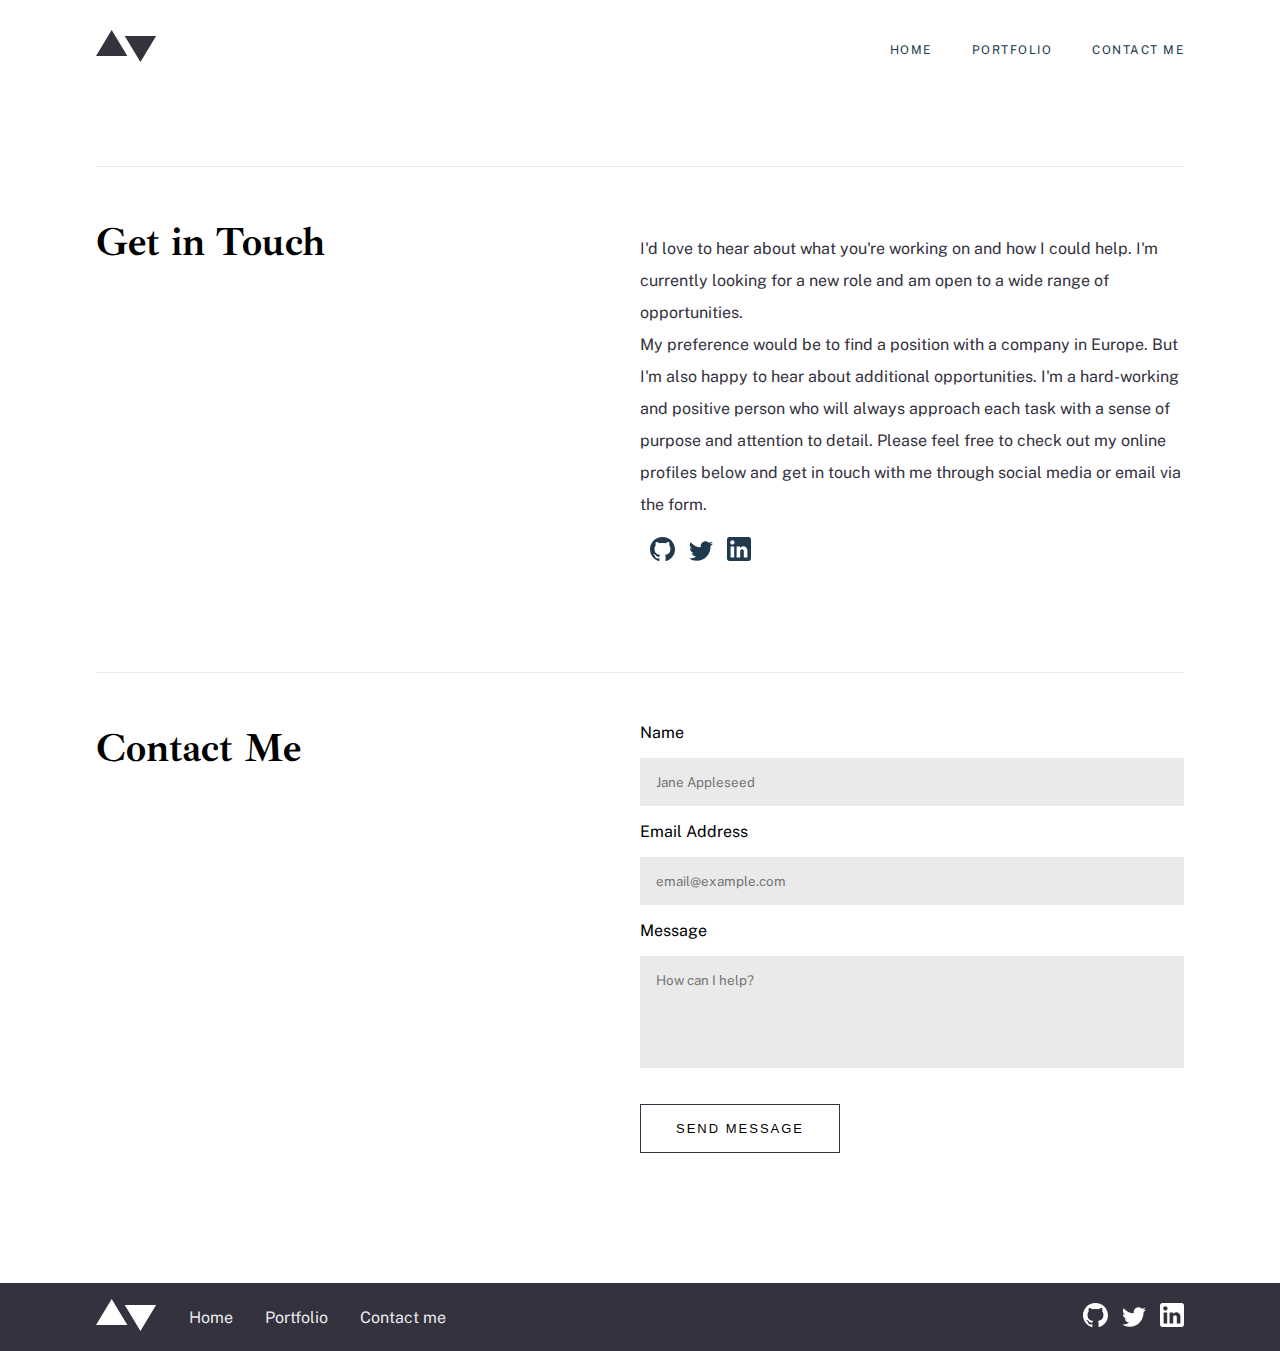
==== contact.html @ 29fcfa7c "Add files via upload" ====
<!DOCTYPE html>
<html lang="en">

<head>
    <meta charset="UTF-8">
    <meta name="viewport" content="width=device-width, initial-scale=1.0">
    <title>Contact</title>
    <link rel="preconnect" href="https://fonts.googleapis.com">
    <link rel="preconnect" href="https://fonts.gstatic.com" crossorigin>
    <link href="https://fonts.googleapis.com/css2?family=Ibarra+Real+Nova:wght@400;700&family=Public+Sans&display=swap"
        rel="stylesheet">
    <link rel="shortcut icon" href="images/icons/favicon-32x32.png" type="image/x-icon">
    <link rel="stylesheet" href="style.css">
    <script src="app.js" defer></script>
</head>

<body class="exp">

    <div class="container">

        <nav class="navbar">
            <div class="logo">
                <a href="#">
                    <img src="images/icons/logo.svg" alt="brand logo">
                </a>
            </div>
            <ul class="list-styles">
                <li><a href="index.html">Home</a></li>
                <li><a href="portfolio.html">Portfolio</a></li>
                <li><a href="contact.html">Contact me</a></li>
            </ul>
            <div class="toggle-button">
                <img class="open" src="images/icons/hamburger.svg" alt="opening and closing menu">
            </div>
        </nav>

        <section>
            <div class="contact-div">
                <h2>Get in Touch</h2>
                <div class="contact-content">
                    <p>
                        I'd love to hear about what you're working on and how I could help.
                        I'm currently looking for a new role and am open to a wide range
                        of opportunities. <br>
                        My preference would be to find a position with a
                        company in Europe. But I'm also happy to hear about additional opportunities. I'm a hard-working
                        and positive
                        person who will always approach each task with a sense of purpose
                        and attention to detail. Please feel free to check out my
                        online profiles below and get in touch with me through social media or email via the form.
                    </p>
                    <div class="socials">
                        <a href="https://github.com/yesm4n?tab=repositories">
                            <svg xmlns="http://www.w3.org/2000/svg" width="25" height="24">
                                <path fill="#20394c"
                                    d="M12.5 0C5.594 0 0 5.51 0 12.305c0 5.437 3.581 10.048 8.547 11.674.625.116.854-.265.854-.592 0-.292-.01-1.066-.016-2.092-3.477.742-4.21-1.65-4.21-1.65-.569-1.42-1.39-1.8-1.39-1.8-1.133-.764.087-.748.087-.748 1.255.086 1.914 1.268 1.914 1.268 1.115 1.881 2.927 1.338 3.641 1.024.113-.797.434-1.338.792-1.646-2.776-.308-5.694-1.366-5.694-6.08 0-1.343.484-2.44 1.286-3.302-.14-.31-.562-1.562.11-3.256 0 0 1.047-.33 3.437 1.261 1-.273 2.063-.409 3.125-.415 1.063.006 2.125.142 3.125.415 2.375-1.591 3.422-1.261 3.422-1.261.672 1.694.25 2.945.125 3.256.797.861 1.281 1.959 1.281 3.302 0 4.727-2.921 5.767-5.703 6.07.438.369.844 1.123.844 2.276 0 1.647-.016 2.97-.016 3.37 0 .322.22.707.86.584 5-1.615 8.579-6.23 8.579-11.658C25 5.509 19.403 0 12.5 0z" />
                            </svg>
                        </a>
                        <a href="https://twitter.com/gartergaming">
                            <svg xmlns="http://www.w3.org/2000/svg" width="24" height="20">
                                <path fill="#20394c"
                                    d="M24 2.557a9.83 9.83 0 01-2.828.775A4.932 4.932 0 0023.337.608a9.864 9.864 0 01-3.127 1.195A4.916 4.916 0 0016.616.248c-3.179 0-5.515 2.966-4.797 6.045A13.978 13.978 0 011.671 1.149a4.93 4.93 0 001.523 6.574 4.903 4.903 0 01-2.229-.616c-.054 2.281 1.581 4.415 3.949 4.89a4.935 4.935 0 01-2.224.084 4.928 4.928 0 004.6 3.419A9.9 9.9 0 010 17.54a13.94 13.94 0 007.548 2.212c9.142 0 14.307-7.721 13.995-14.646A10.025 10.025 0 0024 2.557z" />
                            </svg>
                        </a>
                        <a href="https://www.linkedin.com/in/ylliramadani/">
                            <svg xmlns="http://www.w3.org/2000/svg" width="24" height="24">
                                <path fill="#20394c"
                                    d="M21.6 0H2.4C1.08 0 0 1.08 0 2.4v19.2C0 22.92 1.08 24 2.4 24h19.2c1.32 0 2.4-1.08 2.4-2.4V2.4C24 1.08 22.92 0 21.6 0zM7.2 20.4H3.6V9.6h3.6v10.8zM5.4 7.56c-1.2 0-2.16-.96-2.16-2.16 0-1.2.96-2.16 2.16-2.16 1.2 0 2.16.96 2.16 2.16 0 1.2-.96 2.16-2.16 2.16zm15 12.84h-3.6v-6.36c0-.96-.84-1.8-1.8-1.8-.96 0-1.8.84-1.8 1.8v6.36H9.6V9.6h3.6v1.44c.6-.96 1.92-1.68 3-1.68 2.28 0 4.2 1.92 4.2 4.2v6.84z" />
                            </svg>
                        </a>
                    </div>
                </div>
            </div>
        </section>

        <section>
            <div class="contact-div">
                <h2 id="#contact-me">Contact Me</h2>
                <div class="contact-form">
                    <form id="myForm" autocomplete="off">
                        <label for="myName">Name</label>
                        <input class="input-style" type="text" id="myName" placeholder="Jane Appleseed">
                        <label for="myEmail">Email Address</label>
                        <input class="input-style" type="text" id="myEmail" placeholder="email@example.com">
                        <label for="myTextarea">Message</label>
                        <textarea class="input-style" id="myTextarea" cols="30" rows="5"
                            placeholder="How can I help?"></textarea>
                        <button id="form-button" class="btn white-button-style">Send Message</button>
                    </form>
                </div>
            </div>
        </section>

    </div>


    <footer class="footer">
        <div class="footer-nav">
            <div class="logo">
                <svg xmlns="http://www.w3.org/2000/svg" width="61" height="32">
                    <path fill="#fff" fill-rule="evenodd"
                        d="M60.082 5.878L44.408 32 28.735 5.878h31.347zM15.673 0l15.674 26.122H0L15.673 0z" />
                </svg>
            </div>
            <nav>
                <ul class="footer-styles">
                    <li><a href="index.html">Home</a></li>
                    <li><a href="portfolio.html">Portfolio</a></li>
                    <li><a href="contact.html">Contact me</a></li>
                </ul>
            </nav>
            <div class="socials">
                <a href="https://github.com/yesm4n?tab=repositories">
                    <svg xmlns="http://www.w3.org/2000/svg" width="25" height="24">
                        <path fill="#fff"
                            d="M12.5 0C5.594 0 0 5.51 0 12.305c0 5.437 3.581 10.048 8.547 11.674.625.116.854-.265.854-.592 0-.292-.01-1.066-.016-2.092-3.477.742-4.21-1.65-4.21-1.65-.569-1.42-1.39-1.8-1.39-1.8-1.133-.764.087-.748.087-.748 1.255.086 1.914 1.268 1.914 1.268 1.115 1.881 2.927 1.338 3.641 1.024.113-.797.434-1.338.792-1.646-2.776-.308-5.694-1.366-5.694-6.08 0-1.343.484-2.44 1.286-3.302-.14-.31-.562-1.562.11-3.256 0 0 1.047-.33 3.437 1.261 1-.273 2.063-.409 3.125-.415 1.063.006 2.125.142 3.125.415 2.375-1.591 3.422-1.261 3.422-1.261.672 1.694.25 2.945.125 3.256.797.861 1.281 1.959 1.281 3.302 0 4.727-2.921 5.767-5.703 6.07.438.369.844 1.123.844 2.276 0 1.647-.016 2.97-.016 3.37 0 .322.22.707.86.584 5-1.615 8.579-6.23 8.579-11.658C25 5.509 19.403 0 12.5 0z" />
                    </svg>
                </a>
                <a href="https://twitter.com/gartergaming">
                    <svg xmlns="http://www.w3.org/2000/svg" width="24" height="20">
                        <path fill="#fff"
                            d="M24 2.557a9.83 9.83 0 01-2.828.775A4.932 4.932 0 0023.337.608a9.864 9.864 0 01-3.127 1.195A4.916 4.916 0 0016.616.248c-3.179 0-5.515 2.966-4.797 6.045A13.978 13.978 0 011.671 1.149a4.93 4.93 0 001.523 6.574 4.903 4.903 0 01-2.229-.616c-.054 2.281 1.581 4.415 3.949 4.89a4.935 4.935 0 01-2.224.084 4.928 4.928 0 004.6 3.419A9.9 9.9 0 010 17.54a13.94 13.94 0 007.548 2.212c9.142 0 14.307-7.721 13.995-14.646A10.025 10.025 0 0024 2.557z" />
                    </svg>
                </a>
                <a href="https://www.linkedin.com/in/ylliramadani/">
                    <svg xmlns="http://www.w3.org/2000/svg" width="24" height="24">
                        <path fill="#fff"
                            d="M21.6 0H2.4C1.08 0 0 1.08 0 2.4v19.2C0 22.92 1.08 24 2.4 24h19.2c1.32 0 2.4-1.08 2.4-2.4V2.4C24 1.08 22.92 0 21.6 0zM7.2 20.4H3.6V9.6h3.6v10.8zM5.4 7.56c-1.2 0-2.16-.96-2.16-2.16 0-1.2.96-2.16 2.16-2.16 1.2 0 2.16.96 2.16 2.16 0 1.2-.96 2.16-2.16 2.16zm15 12.84h-3.6v-6.36c0-.96-.84-1.8-1.8-1.8-.96 0-1.8.84-1.8 1.8v6.36H9.6V9.6h3.6v1.44c.6-.96 1.92-1.68 3-1.68 2.28 0 4.2 1.92 4.2 4.2v6.84z" />
                    </svg>
                </a>
            </div>
        </div>
    </footer>

</body>

</html>
---- style.css ----
*,
*::before,
*::after {
  box-sizing: border-box;
}

:root {
  --primary: hsl(205, 41%, 21%);
  --primary-hover: hsl(167, 36%, 54%);
  --primary-disabled: hsl(240, 2%, 92%);

  --secondary: hsl(0, 0%, 98%);
  --secondary-hover: hsl(245, 10%, 22%);
  --secondary-disabled: hsl(240, 2%, 92%);

  --error: hsl(0, 90%, 57%);
}

body {
  margin: 0;
  font-family: 'Public Sans', sans-serif;
}

html {
  scroll-behavior: smooth;
}

h1,
h2,
h3 {
  margin: 0;
  font-family: 'Ibarra Real Nova', serif;
}

h1 {
  line-height: 1;
  font-weight: bold;
  font-size: 50px;
}

h2 {
  font-weight: bold;
  font-size: 40px;
}

h3 {
  font-size: 32px;
  font-weight: normal;
}

img,
svg,
video {
  max-width: 100%;
  height: auto;
}

ul,
li {
  list-style: none;
  padding: 0;
  margin: 0;
}

button {
  font-size: 13px;
}

a {
  text-decoration: none;
}

p {
  color: var(--secondary-hover);
}

/* Reusable styling */

.container {
  width: 1100px;
  max-width: 85%;
  margin: 30px auto;
}

.btn {
  padding: 1rem 2rem;
  text-transform: uppercase;
  letter-spacing: 2px;
  cursor: pointer;
}

.white-button-style {
  background-color: white;
  border: 1px solid var(--secondary-hover);
}

.white-button-style:hover {
  background-color: var(--secondary-hover);
  color: var(--secondary-disabled);
}

/* Navbar */

.navbar {
  display: flex;
  justify-content: space-between;
  align-items: center;
  position: relative;
}

.logo {
  cursor: pointer;
}

.list-styles {
  display: flex;
  align-items: center;
  gap: 2.5rem;
}

.list-styles li a {
  color: var(--primary);
  text-transform: uppercase;
  letter-spacing: 1.5px;
  font-size: 12px;
}

.list-styles li a:hover {
  color: var(--primary-hover);
}

.toggle-button {
  cursor: pointer;
}

/* Intro section */

.intro-content {
  margin: 50px 0 100px 0;
  position: relative;
}

.intro-heading {
  background: white;
  padding: 3.8rem 3rem 6rem 0;
  position: absolute;
  bottom: 0;
  left: 0;
}

.intro-img {
  background-image: url('images/images-content/homepage-desktop.jpg');
  background-position: center;
  min-height: 600px;
  background-repeat: no-repeat;
  background-size: cover;
}

.intro-about {
  position: absolute;
  bottom: 0;
  left: 0;
}

/* Intro section components */

.intro-button {
  background-color: var(--primary);
  color: var(--secondary-disabled);
  border: none;
}

.intro-svg {
  margin-right: 40px;
}

.intro-button:hover {
  background: var(--primary-hover);
}

.intro-button:hover svg path {
  stroke: var(--secondary-disabled);
}

/* CSS animate transition */

.hidden {
  opacity: 0;
  filter: blur(5px);
  transform: translateX(-100%);
  transition: all 1s;
}

.show {
  opacity: 1;
  filter: blur(0);
  transform: translateX(0);
}

/* Main section content */

.hero {
  padding-top: 50px;
  display: grid;
  grid-template-columns: 1fr 1fr;
}

.hero-img {
  background-image: url('images/images-content/yllivivid.jpg');
  background-repeat: no-repeat;
  background-position: center;
  min-height: 600px;
  background-size: contain;
}

.hero-content {
  border-top: 1px solid var(--secondary-disabled);
  border-bottom: 1px solid var(--secondary-disabled);
  width: 65%;
  margin: auto;
  line-height: 2;
  color: var(--secondary-hover);
}

.hero-content button {
  margin-bottom: 50px;
}

/* Outro section content */

.outro {
  margin-top: 150px;
}

.outro-content {
  display: flex;
  align-items: center;
  justify-content: space-between;
  gap: 1rem;
}

.outro-line {
  border-bottom: 1px solid var(--secondary-disabled);
  width: 50%;
}

/* Footer navbar */

.footer {
  margin-top: 100px;
  background-color: var(--secondary-hover);
}

.footer-nav {
  padding: 1rem 0;
  display: flex;
  gap: 2rem;
  align-items: center;
  justify-content: space-between;
  max-width: 1100px;
  width: 85%;
  margin: auto;
}

.footer-styles {
  display: flex;
  gap: 2rem;
}

.footer-nav li a {
  color: var(--secondary-disabled);
}

.footer-nav li a:hover {
  color: var(--primary-hover);
}

.socials {
  margin-left: auto;
  cursor: pointer;
}

.socials svg {
  margin-left: 10px;
}

/* 

Portfoli.html

*/

.shuffle {
  padding-top: 50px;
  display: grid;
  grid-template-columns: 1fr 1fr;
}

.shuffle-content {
  border-top: 1px solid var(--secondary-disabled);
  border-bottom: 1px solid var(--secondary-disabled);
  width: 65%;
  margin: auto;
  line-height: 2;
  color: var(--secondary-hover);
}

.shuffle-content button {
  margin-bottom: 50px;
}

.shuffle-img {
  background-position: center;
  min-height: 500px;
  background-repeat: no-repeat;
  background-size: contain;
  filter: drop-shadow(0 0 0.75rem var(--secondary-disabled));
}

.todo-img {
  background-image: url('images/images-content/todo.png');
}

.bookmark-img {
  background-image: url('images/images-content/bookmark.png');
}

.e-commerce-img {
  background-image: url('images/images-content/ecommerce.png');
}

.room-layout-img {
  background-image: url('images/images-content/layout.png');
}

/* 

Contact.html

*/

.exp {
  display: flex;
  flex-direction: column;
  height: 100vh;
  justify-content: space-between;
}

.contact-div {
  display: grid;
  grid-template-columns: 1fr 1fr;
  margin-top: 100px;
  border-top: 1px solid var(--secondary-disabled);
  padding-top: 50px;
}

.contact-content {
  line-height: 2;
}

.contact-form form {
  gap: 1rem;
  display: grid;
  grid-template-columns: 1fr;
}

.input-style {
  border: none;
  padding: 1rem;
  background-color: var(--secondary-disabled);
  font-family: 'Public Sans', sans-serif;
  outline: none;
}

input:-webkit-autofill,
input:-webkit-autofill:hover,
input:-webkit-autofill:focus,
input:-webkit-autofill:active {
  -webkit-box-shadow: 0 0 0 30px var(--secondary-disabled) inset !important;
}

.contact-form form textarea {
  resize: none;
  margin-bottom: 20px;
}

#form-button {
  max-width: 200px;
}

/* Hidden elements */

.toggle-button {
  display: none;
}

.input-style.ok {
  border: 1px solid var(--primary-hover);
}

.input-style.error {
  border: 1px solid var(--error);
}

/* 

MEDIA QUERIES

*/

@media (prefers-reduced-motion) {
  .hidden {
    transition: none;
  }
}

@media (width < 900px) {
  /* Section intro style */

  h1 {
    font-size: 40px;
    width: 70%;
  }

  h2 {
    margin-top: 10px;
    font-size: 35px;
    width: 100%;
  }

  /* Intro section style */

  .intro-img {
    background-image: url('images/images-content/homepage-tablet.jpg');
  }

  /* Main hero style */

  .hero {
    gap: 1rem;
    padding-top: 0;
  }

  .hero-content {
    width: 95%;
  }

  .hero-img {
    background-image: url('images/images-content/yllivivid.jpg');
    background-size: contain;
    background-position: top left;
  }

  /* Outro section style */

  .outro-content {
    justify-content: space-around;
  }

  .outro-line {
    width: 30%;
  }

  /* Portoflio.html */

  .shuffle {
    gap: 1rem;
    padding-top: 0;
  }

  .shuffle-content {
    width: 95%;
  }

  .todo-img {
    background-image: url('images/images-content/todo.png');
    min-height: 450px;
  }

  .bookmark-img {
    background-image: url('images/images-content/bookmark.png');
    min-height: 450px;
  }

  .e-commerce-img {
    background-image: url('images/images-content/ecommerce.png');
    min-height: 450px;
  }

  .room-layout-img {
    background-image: url('images/images-content/layout.png');
    min-height: 450px;
  }
}

@media (width < 600px) {
  h1 {
    width: 100%;
    margin: 10px 0 20px;
  }

  /* Navbar */

  .list-styles {
    display: none;
  }

  .toggle-button {
    display: initial;
  }

  .list-styles.active {
    padding: 50px 0;
    text-align: center;
    position: absolute;
    right: 0;
    top: 85px;
    width: 70%;
    z-index: 2;
    display: flex;
    flex-direction: column;
    background-color: var(--secondary-hover);
  }

  .list-styles li a.active {
    color: var(--primary-disabled);
  }

  .list-styles li a.active:hover {
    color: var(--primary-hover);
  }

  /* Intro section style */

  .intro-content {
    margin-bottom: 80px;
  }

  .intro-img {
    background-image: url('images/images-content/homepage-mobile.jpg');
    min-height: initial;
    padding-top: 250px;
  }

  .intro-heading {
    position: unset;
    padding: 1rem 0;
  }

  .intro-about {
    position: unset;
  }

  /* Main hero style */

  .hero {
    grid-template-columns: 1fr;
  }

  .hero-img {
    padding-top: 400px;
    height: initial;
    background-image: url('images/images-content/yllivivid.jpg');
    background-position: center;
    min-height: initial;
  }

  .hero-content button {
    margin-bottom: 20px;
  }

  /* Outro section */

  .outro {
    margin-top: 100px;
  }

  .outro-content {
    flex-direction: column;
    text-align: center;
    gap: 2rem;
  }

  .outro-line {
    display: none;
  }

  /* Footer section */

  .footer {
    text-align: center;
  }

  .footer-nav {
    flex-direction: column;
    padding: 2rem 0;
  }

  .footer-styles {
    flex-direction: column;
    gap: 2.5rem;
  }

  .socials {
    margin: auto;
  }

  /* Portoflio.html */

  .shuffle {
    grid-template-columns: 1fr;
    margin-top: 20px;
    padding-bottom: 50px;
  }

  .shuffle-content {
    order: 1;
    gap: 2rem;
  }

  .shuffle-content button {
    margin-bottom: 20px;
  }

  .todo-img {
    margin-top: 50px;
    background-image: url('images/images-content/todo.png');
    min-height: 300px;
  }

  .bookmark-img {
    background-image: url('images/images-content/bookmark.png');
    min-height: 300px;
  }

  .e-commerce-img {
    background-image: url('images/images-content/ecommerce.png');
    min-height: 300px;
  }

  .room-layout-img {
    background-image: url('images/images-content/layout.png');
    min-height: 300px;
  }

  /* Contact section */

  .contact-div {
    grid-template-columns: 1fr;
    margin-top: 30px;
    padding-top: 0;
  }

  .contact-form {
    padding-top: 30px;
  }
}
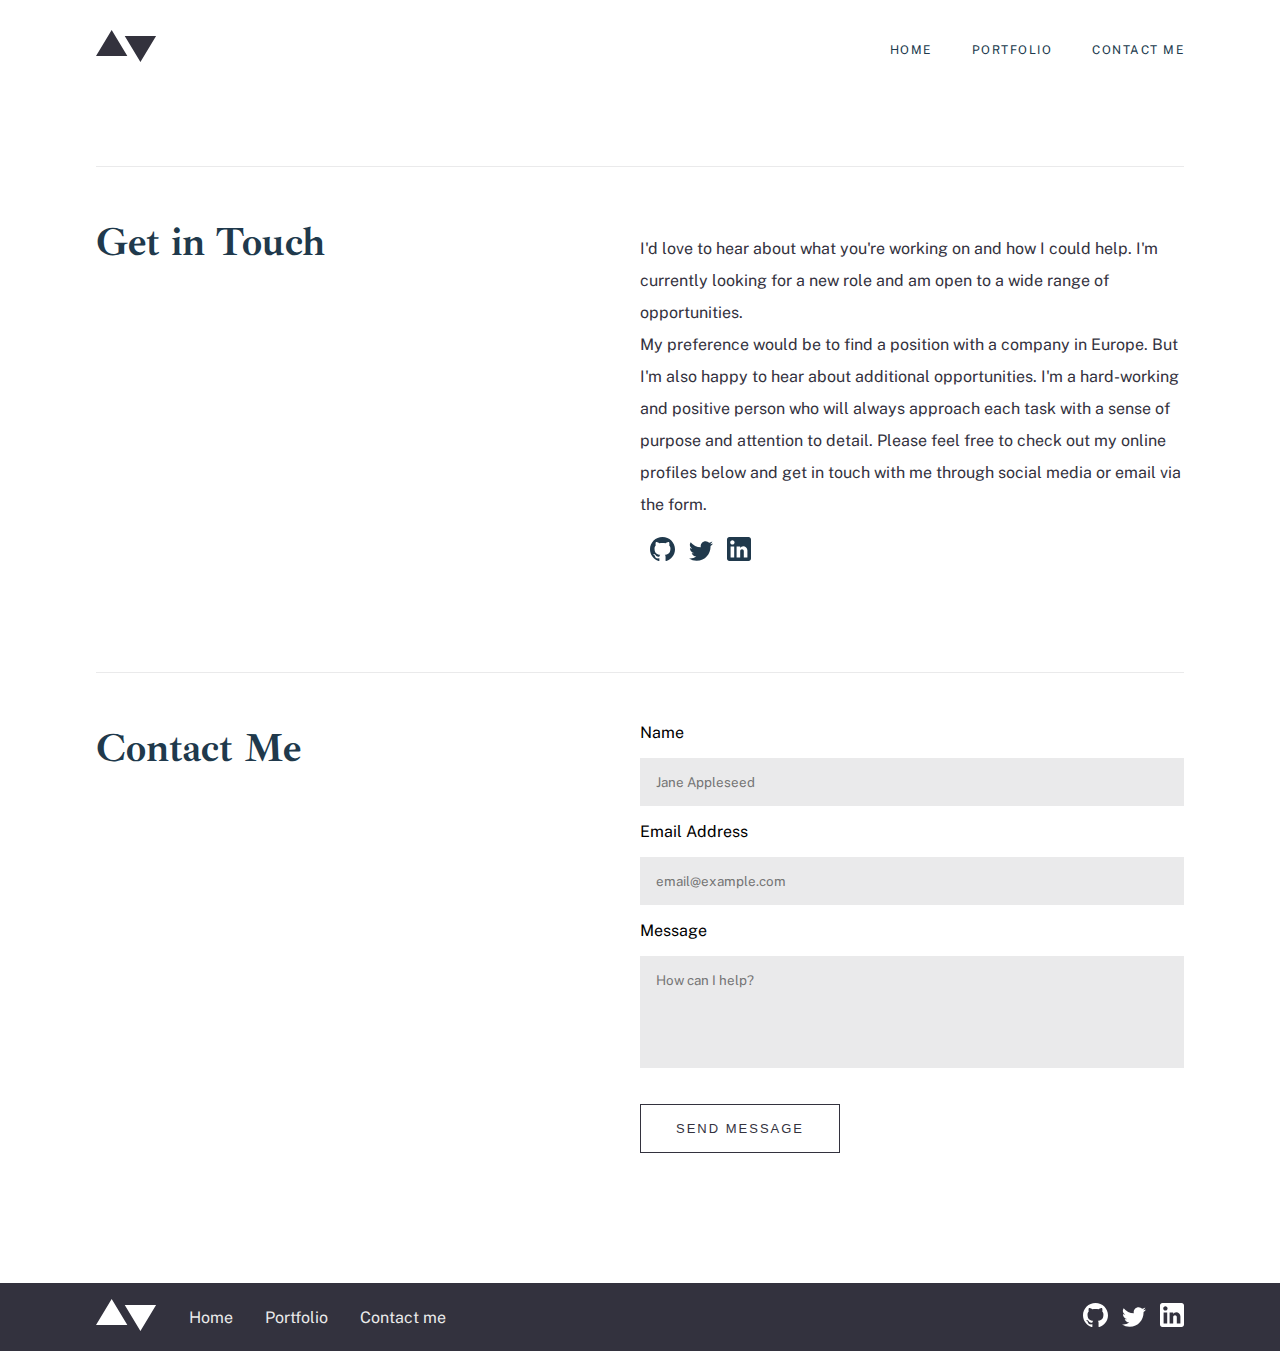
==== commit de2011c9: "modified validation form" ====
--- a/contact.html
+++ b/contact.html
@@ -77,15 +77,15 @@
             <div class="contact-div">
                 <h2 id="#contact-me">Contact Me</h2>
                 <div class="contact-form">
-                    <form id="myForm" autocomplete="off">
-                        <label for="myName">Name</label>
-                        <input class="input-style" type="text" id="myName" placeholder="Jane Appleseed">
-                        <label for="myEmail">Email Address</label>
-                        <input class="input-style" type="text" id="myEmail" placeholder="email@example.com">
-                        <label for="myTextarea">Message</label>
-                        <textarea class="input-style" id="myTextarea" cols="30" rows="5"
+                    <form action="/" method="GET" id="form" autocomplete="off">
+                        <label for="name">Name</label>
+                        <input class="input-style" type="text" id="name" placeholder="Jane Appleseed">
+                        <label for="email">Email Address</label>
+                        <input class="input-style" type="email" id="email" placeholder="email@example.com">
+                        <label for="message">Message</label>
+                        <textarea class="input-style" id="message" cols="30" rows="5"
                             placeholder="How can I help?"></textarea>
-                        <button id="form-button" class="btn white-button-style">Send Message</button>
+                        <button type="submit" id="form-button" class="btn white-button-style">Send Message</button>
                     </form>
                 </div>
             </div>
--- a/style.css
+++ b/style.css
@@ -8,11 +8,9 @@
   --primary: hsl(205, 41%, 21%);
   --primary-hover: hsl(167, 36%, 54%);
   --primary-disabled: hsl(240, 2%, 92%);
-
   --secondary: hsl(0, 0%, 98%);
   --secondary-hover: hsl(245, 10%, 22%);
   --secondary-disabled: hsl(240, 2%, 92%);
-
   --error: hsl(0, 90%, 57%);
 }
 
@@ -23,6 +21,7 @@
 
 html {
   scroll-behavior: smooth;
+  scroll-padding-top: 5%;
 }
 
 h1,
@@ -30,6 +29,7 @@
 h3 {
   margin: 0;
   font-family: 'Ibarra Real Nova', serif;
+  color: var(--primary);
 }
 
 h1 {
@@ -64,6 +64,7 @@
 
 button {
   font-size: 13px;
+  color: var(--secondary-hover);
 }
 
 a {
@@ -438,7 +439,6 @@
 
   .hero {
     gap: 1rem;
-    padding-top: 0;
   }
 
   .hero-content {
@@ -470,26 +470,6 @@
 
   .shuffle-content {
     width: 95%;
-  }
-
-  .todo-img {
-    background-image: url('images/images-content/todo.png');
-    min-height: 450px;
-  }
-
-  .bookmark-img {
-    background-image: url('images/images-content/bookmark.png');
-    min-height: 450px;
-  }
-
-  .e-commerce-img {
-    background-image: url('images/images-content/ecommerce.png');
-    min-height: 450px;
-  }
-
-  .room-layout-img {
-    background-image: url('images/images-content/layout.png');
-    min-height: 450px;
   }
 }
 
@@ -530,6 +510,12 @@
     color: var(--primary-hover);
   }
 
+  /* Container */
+
+  .container {
+    width: 70%;
+  }
+
   /* Intro section style */
 
   .intro-content {
@@ -554,19 +540,21 @@
   /* Main hero style */
 
   .hero {
+    padding-top: 0;
+    gap: 2rem;
     grid-template-columns: 1fr;
   }
 
   .hero-img {
+    height: initial;
+    min-height: initial;
     padding-top: 400px;
-    height: initial;
     background-image: url('images/images-content/yllivivid.jpg');
     background-position: center;
-    min-height: initial;
   }
 
   .hero-content button {
-    margin-bottom: 20px;
+    margin-bottom: 2rem;
   }
 
   /* Outro section */
@@ -608,39 +596,27 @@
   /* Portoflio.html */
 
   .shuffle {
+    gap: 2rem;
     grid-template-columns: 1fr;
-    margin-top: 20px;
-    padding-bottom: 50px;
+    margin: 20px auto;
+  }
+
+  .shuffle-img {
+    margin-top: 0.5rem;
+    min-height: 300px;
+    background-position: top;
   }
 
   .shuffle-content {
     order: 1;
-    gap: 2rem;
   }
 
   .shuffle-content button {
-    margin-bottom: 20px;
+    margin-bottom: 2rem;
   }
 
   .todo-img {
     margin-top: 50px;
-    background-image: url('images/images-content/todo.png');
-    min-height: 300px;
-  }
-
-  .bookmark-img {
-    background-image: url('images/images-content/bookmark.png');
-    min-height: 300px;
-  }
-
-  .e-commerce-img {
-    background-image: url('images/images-content/ecommerce.png');
-    min-height: 300px;
-  }
-
-  .room-layout-img {
-    background-image: url('images/images-content/layout.png');
-    min-height: 300px;
   }
 
   /* Contact section */
